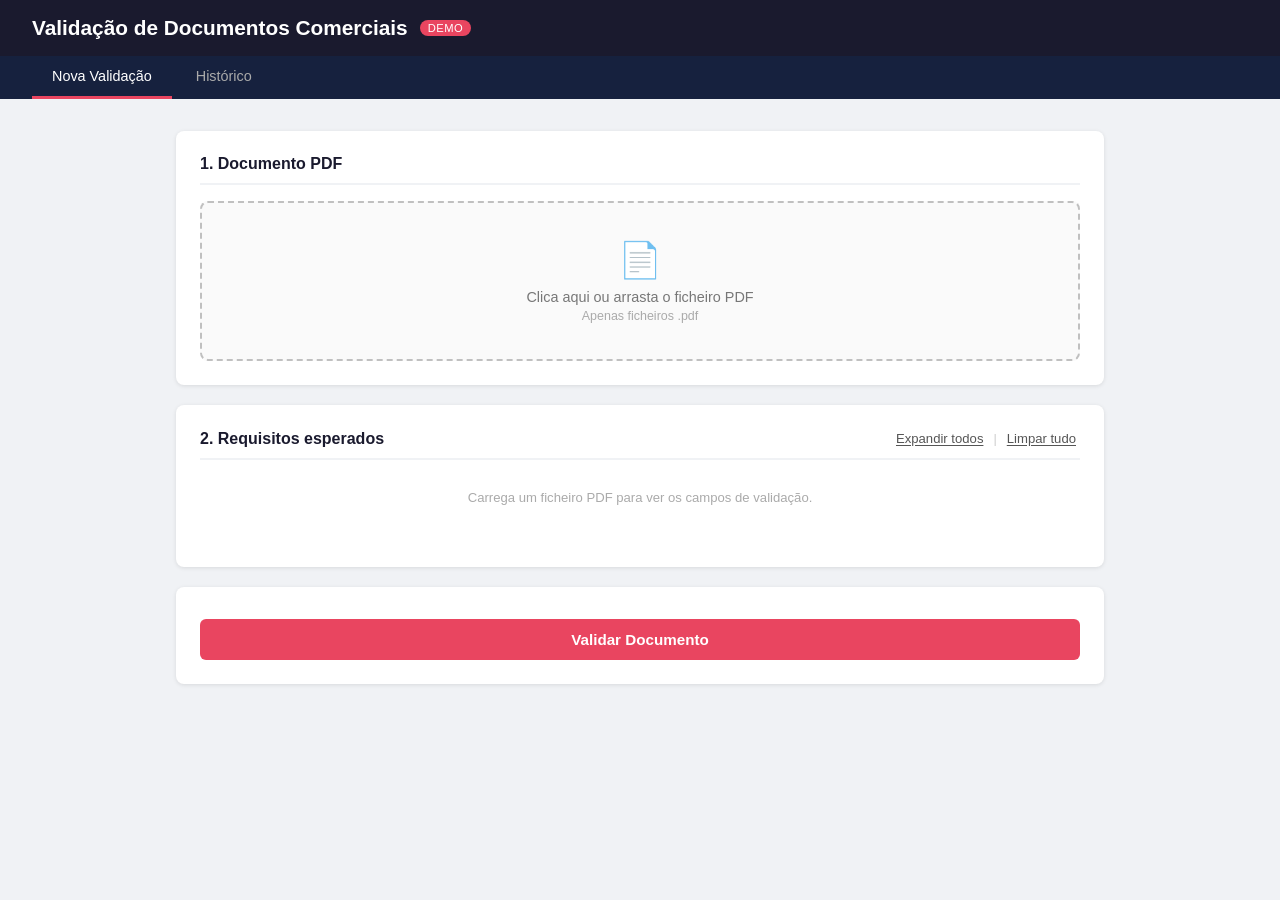
==== frontend/index.html @ 54c74941 "Initial commit: sistema de validação de documentos comerciais Backend FastAPI com extração de PDF (p" ====
<!DOCTYPE html>
<html lang="pt">
<head>
  <meta charset="UTF-8" />
  <meta name="viewport" content="width=device-width, initial-scale=1.0" />
  <title>Validação de Documentos Comerciais</title>
  <link rel="stylesheet" href="css/style.css" />
</head>
<body>

  <header>
    <h1>Validação de Documentos Comerciais</h1>
    <span class="badge">Demo</span>
  </header>

  <nav>
    <button class="active" data-tab="tab-validar">Nova Validação</button>
    <button data-tab="tab-historico">Histórico</button>
  </nav>

  <main>

    <!-- ── TAB: Nova Validação ── -->
    <div id="tab-validar" class="tab-content active">

      <form id="form-validacao">

        <!-- 1. Upload PDF -->
        <div class="card">
          <h2>1. Documento PDF</h2>
          <div id="upload-area" class="upload-area">
            <div class="upload-icon">&#128196;</div>
            <p>Clica aqui ou arrasta o ficheiro PDF</p>
            <p class="upload-hint">Apenas ficheiros .pdf</p>
            <span id="filename" class="filename" style="display:none"></span>
          </div>
          <input type="file" id="file-input" accept=".pdf" />
        </div>

        <!-- 2. Requisitos por tópico -->
        <div class="card">
          <div class="req-cabecalho">
            <h2>2. Requisitos esperados</h2>
            <div class="req-acoes">
              <button type="button" id="btn-expandir-todos" class="btn-link">Expandir todos</button>
              <span class="sep">|</span>
              <button type="button" id="btn-limpar-tudo" class="btn-link btn-link-danger">Limpar tudo</button>
            </div>
          </div>
          <!-- Gerado pelo JavaScript -->
          <div id="topicos-container"></div>
        </div>

        <!-- 3. Validar -->
        <div class="card">
          <div id="loading" class="loading">
            <div class="spinner"></div>
            <p>A analisar o documento... Por favor aguarda.</p>
          </div>
          <div id="erro-box" class="erro-box"></div>
          <button type="submit" id="btn-validar" class="btn-primary">
            Validar Documento
          </button>
        </div>

      </form>

      <!-- Resultado -->
      <div id="resultado-container" class="card">
        <h2>Resultado da Validação</h2>

        <p class="res-ficheiro-label">
          Ficheiro: <strong id="res-ficheiro"></strong>
        </p>

        <div class="resultado-header">
          <span id="status-badge" class="status-badge"></span>
          <div class="score-box">
            <span id="res-score" class="score-valor">0</span>
            <span class="score-label">% conformidade</span>
          </div>
        </div>

        <div class="stats-grid">
          <div class="stat-item">
            <span id="stat-total" class="stat-num">0</span>
            <label>Total</label>
          </div>
          <div class="stat-item stat-conf">
            <span id="stat-conformes" class="stat-num">0</span>
            <label>Conformes</label>
          </div>
          <div class="stat-item stat-parc">
            <span id="stat-parciais" class="stat-num">0</span>
            <label>Parciais</label>
          </div>
          <div class="stat-item stat-nao">
            <span id="stat-nao-conformes" class="stat-num">0</span>
            <label>Não Conformes</label>
          </div>
        </div>

        <div id="lista-detalhes"></div>
      </div>

    </div>

    <!-- ── TAB: Histórico ── -->
    <div id="tab-historico" class="tab-content">
      <div class="card">
        <h2>Histórico de Validações</h2>
        <table>
          <thead>
            <tr>
              <th>Data</th>
              <th>Ficheiro</th>
              <th>Estado</th>
              <th>Score</th>
              <th>Req.</th>
              <th></th>
            </tr>
          </thead>
          <tbody id="tabela-historico">
            <tr><td colspan="6" class="sem-dados">Carrega o histórico clicando no separador acima.</td></tr>
          </tbody>
        </table>
      </div>
    </div>

  </main>

  <!-- Modal detalhe -->
  <div id="modal-overlay" class="modal-overlay">
    <div class="modal">
      <button id="modal-close" class="modal-close">&times;</button>
      <h2>Detalhe da Validação</h2>
      <div id="modal-conteudo"></div>
    </div>
  </div>

  <script src="js/app.js"></script>
</body>
</html>
---- frontend/css/style.css ----
* { box-sizing: border-box; margin: 0; padding: 0; }

body {
  font-family: 'Segoe UI', Tahoma, Geneva, Verdana, sans-serif;
  background: #f0f2f5;
  color: #333;
}

header {
  background: #1a1a2e; color: #fff;
  padding: 16px 32px; display: flex; align-items: center; gap: 12px;
}
header h1 { font-size: 1.3rem; font-weight: 600; }
header span.badge {
  background: #e94560; color: #fff;
  font-size: 0.7rem; padding: 2px 8px;
  border-radius: 10px; text-transform: uppercase; letter-spacing: 0.5px;
}

nav { background: #16213e; padding: 0 32px; display: flex; gap: 4px; }
nav button {
  background: transparent; border: none; color: #aaa;
  padding: 12px 20px; cursor: pointer; font-size: 0.9rem;
  border-bottom: 3px solid transparent; transition: all 0.2s;
}
nav button.active, nav button:hover { color: #fff; border-bottom-color: #e94560; }

main { max-width: 960px; margin: 32px auto; padding: 0 16px; }

.tab-content { display: none; }
.tab-content.active { display: block; }

/* ── Cards ────────────────────────────────────────────────────────────────── */
.card {
  background: #fff; border-radius: 8px;
  box-shadow: 0 1px 4px rgba(0,0,0,0.1);
  padding: 24px; margin-bottom: 20px;
}
.card h2 {
  font-size: 1rem; font-weight: 600; margin-bottom: 16px;
  color: #1a1a2e; border-bottom: 2px solid #f0f2f5; padding-bottom: 10px;
}

/* ── Upload ───────────────────────────────────────────────────────────────── */
.upload-area {
  border: 2px dashed #c0c0c0; border-radius: 8px;
  padding: 36px; text-align: center; cursor: pointer;
  transition: all 0.2s; background: #fafafa;
}
.upload-area:hover, .upload-area.dragover { border-color: #e94560; background: #fff5f7; }
.upload-icon { font-size: 2.2rem; margin-bottom: 8px; }
.upload-area p { color: #777; font-size: 0.9rem; }
.upload-hint { font-size: 0.78rem !important; margin-top: 4px; color: #aaa !important; }
.upload-area .filename { margin-top: 10px; font-weight: 600; color: #1a1a2e; display: block; }
#file-input { display: none; }

/* ── Requisitos: cabeçalho ───────────────────────────────────────────────── */
.req-cabecalho {
  display: flex; align-items: center; justify-content: space-between;
  margin-bottom: 6px; border-bottom: 2px solid #f0f2f5; padding-bottom: 10px;
}
.req-cabecalho h2 { margin-bottom: 0; border-bottom: none; padding-bottom: 0; }
.req-acoes { display: flex; align-items: center; gap: 6px; }
.btn-link {
  background: none; border: none; cursor: pointer;
  font-size: 0.82rem; color: #555; padding: 2px 4px;
  text-decoration: underline; text-underline-offset: 2px;
}
.btn-link:hover { color: #1a1a2e; }
.btn-link-danger:hover { color: #dc3545; }
.sep { color: #ccc; font-size: 0.8rem; }
.req-instrucao {
  font-size: 0.82rem; color: #888; margin-bottom: 14px;
}

/* ── Tópicos: acordeão ───────────────────────────────────────────────────── */
.topico-section {
  border: 1px solid #e8e8e8; border-radius: 6px;
  margin-bottom: 8px; overflow: hidden;
}

.topico-header {
  display: flex; align-items: center; gap: 10px;
  padding: 11px 16px; cursor: pointer;
  background: #f8f9fa; transition: background 0.15s;
  user-select: none;
}
.topico-header:hover { background: #f0f2f5; }

.topico-titulo { flex: 1; font-size: 0.9rem; font-weight: 600; color: #1a1a2e; }
.topico-count  { font-size: 0.75rem; color: #888; }
.topico-count.tem-dados { color: #155724; font-weight: 600; }
.topico-chevron {
  color: #aaa; font-size: 0.7rem;
  transition: transform 0.2s;
}
.topico-section.open .topico-chevron { transform: rotate(180deg); }

.topico-body {
  display: none; padding: 12px 16px 14px;
  border-top: 1px solid #eee;
}
.topico-section.open .topico-body { display: block; }

/* ── Campos individuais ──────────────────────────────────────────────────── */
.campo-row {
  display: grid;
  grid-template-columns: 1fr 1fr;
  align-items: start;
  gap: 10px;
  padding: 7px 0;
  border-bottom: 1px solid #f5f5f5;
}
.campo-row:last-child { border-bottom: none; }

.campo-row label {
  font-size: 0.85rem; color: #444; font-weight: 500;
  padding-top: 8px;
}

.campo-input-group { display: flex; flex-direction: column; gap: 3px; }

.campo-row input {
  border: 1px solid #ddd; border-radius: 5px;
  padding: 7px 10px; font-size: 0.85rem;
  font-family: inherit; outline: none;
  transition: border-color 0.2s; width: 100%;
}
.campo-row input:focus { border-color: #e94560; }
.campo-row input::placeholder { color: #bbb; }
.campo-row input:not(:placeholder-shown) {
  border-color: #a3d9a5; background: #f6fff6;
}

.campo-pdf-ref {
  font-size: 0.72rem; color: #999;
  padding-left: 2px;
}
.campo-pdf-ref strong { color: #666; font-weight: 600; }

/* ── Botão principal ─────────────────────────────────────────────────────── */
.btn-primary {
  background: #e94560; color: #fff; border: none;
  padding: 12px 32px; border-radius: 6px;
  font-size: 0.95rem; font-weight: 600; cursor: pointer;
  transition: background 0.2s; width: 100%; margin-top: 8px;
}
.btn-primary:hover { background: #c73652; }
.btn-primary:disabled { background: #ccc; cursor: not-allowed; }

/* ── Loading / erro ─────────────────────────────────────────────────────── */
.loading { display: none; text-align: center; padding: 24px; color: #777; }
.spinner {
  width: 36px; height: 36px; border: 4px solid #f0f2f5;
  border-top-color: #e94560; border-radius: 50%;
  animation: spin 0.8s linear infinite; margin: 0 auto 12px;
}
@keyframes spin { to { transform: rotate(360deg); } }

.erro-box {
  background: #f8d7da; color: #721c24; border-radius: 6px;
  padding: 14px 16px; font-size: 0.9rem; margin-top: 12px; display: none;
}

/* ── Resultado ───────────────────────────────────────────────────────────── */
#resultado-container { display: none; }

.res-ficheiro-label { font-size: 0.82rem; color: #999; margin-bottom: 14px; }

.resultado-header {
  display: flex; align-items: center; gap: 16px;
  margin-bottom: 20px; flex-wrap: wrap;
}

.status-badge {
  display: inline-block; padding: 7px 18px;
  border-radius: 20px; font-weight: 700; font-size: 0.9rem;
}
.status-CONFORME     { background: #d4edda; color: #155724; }
.status-PARCIALMENTE { background: #fff3cd; color: #856404; }
.status-NAO_CONFORME { background: #f8d7da; color: #721c24; }

.score-box { display: flex; align-items: baseline; gap: 4px; }
.score-valor { font-size: 2rem; font-weight: 700; color: #1a1a2e; }
.score-label { font-size: 0.8rem; color: #888; }

.stats-grid {
  display: grid; grid-template-columns: repeat(4, 1fr);
  gap: 12px; margin-bottom: 24px;
}
.stat-item {
  background: #f8f9fa; border-radius: 8px;
  padding: 14px; text-align: center;
}
.stat-item label { display: block; font-size: 0.75rem; color: #888; margin-top: 4px; }
.stat-num { font-size: 1.6rem; font-weight: 700; color: #1a1a2e; }
.stat-conf .stat-num { color: #155724; }
.stat-parc .stat-num { color: #856404; }
.stat-nao  .stat-num { color: #721c24; }

/* ── Resultado: grupos por tópico ───────────────────────────────────────── */
.resultado-grupo { margin-bottom: 20px; }

.resultado-grupo-titulo {
  font-size: 0.8rem; font-weight: 700; text-transform: uppercase;
  letter-spacing: 0.5px; color: #555;
  padding: 6px 0; margin-bottom: 8px;
  border-bottom: 1px solid #eee;
}

/* ── Requisitos individuais ─────────────────────────────────────────────── */
.req-item {
  border: 1px solid #eee; border-radius: 6px;
  margin-bottom: 6px; overflow: hidden;
}
.req-header {
  display: flex; align-items: center; gap: 8px;
  padding: 9px 12px; cursor: pointer;
  background: #fafafa; transition: background 0.15s; user-select: none;
}
.req-header:hover { background: #f0f2f5; }

.req-icon  { font-size: 0.95rem; flex-shrink: 0; }
.req-label { flex: 1; font-size: 0.88rem; font-weight: 500; }
.req-valor-esp {
  font-size: 0.8rem; color: #777;
  background: #f0f2f5; padding: 1px 7px;
  border-radius: 10px; flex-shrink: 0;
  max-width: 180px; overflow: hidden;
  white-space: nowrap; text-overflow: ellipsis;
}
.req-score-pill {
  font-size: 0.75rem; font-weight: 700;
  padding: 2px 8px; border-radius: 10px; flex-shrink: 0;
}
.req-chevron { color: #aaa; font-size: 0.7rem; flex-shrink: 0; transition: transform 0.2s; }
.req-item.open .req-chevron { transform: rotate(180deg); }

.req-item.status-CONFORME     .req-header { border-left: 4px solid #28a745; }
.req-item.status-PARCIAL      .req-header { border-left: 4px solid #ffc107; }
.req-item.status-NAO_CONFORME .req-header { border-left: 4px solid #dc3545; }

.req-item.status-CONFORME     .req-score-pill { background: #d4edda; color: #155724; }
.req-item.status-PARCIAL      .req-score-pill { background: #fff3cd; color: #856404; }
.req-item.status-NAO_CONFORME .req-score-pill { background: #f8d7da; color: #721c24; }

.req-body {
  display: none; padding: 10px 14px 12px; border-top: 1px solid #eee;
  background: #fff; font-size: 0.85rem;
}
.req-item.open .req-body { display: block; }

.req-body ul { list-style: none; padding: 0; }
.req-body li { padding: 3px 0 3px 18px; position: relative; color: #444; line-height: 1.4; }
.req-body .ok  li::before { content: "✓"; position: absolute; left: 0; color: #28a745; font-weight: 700; }
.req-body .nok li::before { content: "✗"; position: absolute; left: 0; color: #dc3545; font-weight: 700; }
.req-body .info li::before { content: "◦"; position: absolute; left: 0; color: #888; }

.secao-titulo {
  font-size: 0.75rem; font-weight: 700; text-transform: uppercase;
  letter-spacing: 0.4px; color: #888; margin: 8px 0 4px;
}
.secao-titulo:first-child { margin-top: 0; }

/* ── Tabela histórico ────────────────────────────────────────────────────── */
table { width: 100%; border-collapse: collapse; font-size: 0.9rem; }
table th {
  background: #f0f2f5; padding: 10px 14px; text-align: left;
  font-weight: 600; color: #555; font-size: 0.8rem; text-transform: uppercase;
}
table td { padding: 10px 14px; border-bottom: 1px solid #f0f2f5; }
table tr:last-child td { border-bottom: none; }
table tr:hover td { background: #fafafa; }

.pill { display: inline-block; padding: 3px 10px; border-radius: 12px; font-size: 0.78rem; font-weight: 600; }
.pill-CONFORME     { background: #d4edda; color: #155724; }
.pill-PARCIALMENTE { background: #fff3cd; color: #856404; }
.pill-NAO_CONFORME { background: #f8d7da; color: #721c24; }

.btn-detalhe {
  background: none; border: 1px solid #ddd; padding: 4px 10px;
  border-radius: 4px; cursor: pointer; font-size: 0.8rem; color: #555; transition: all 0.2s;
}
.btn-detalhe:hover { border-color: #e94560; color: #e94560; }
.sem-dados { text-align: center; color: #aaa; padding: 32px; font-size: 0.9rem; }

/* ── Modal ───────────────────────────────────────────────────────────────── */
.modal-overlay {
  display: none; position: fixed; inset: 0;
  background: rgba(0,0,0,0.5); z-index: 1000;
  align-items: center; justify-content: center;
}
.modal-overlay.open { display: flex; }
.modal {
  background: #fff; border-radius: 8px; padding: 28px;
  width: 90%; max-width: 700px; max-height: 82vh;
  overflow-y: auto; position: relative;
}
.modal-close {
  position: absolute; top: 14px; right: 18px;
  background: none; border: none; font-size: 1.4rem;
  cursor: pointer; color: #999;
}
.modal h2 { font-size: 1rem; margin-bottom: 16px; padding-right: 24px; }

/* ── Responsivo ──────────────────────────────────────────────────────────── */
@media (max-width: 600px) {
  main { margin: 16px auto; }
  .campo-row { grid-template-columns: 1fr; }
  .campo-row label { padding-top: 0; }
  .stats-grid { grid-template-columns: repeat(2, 1fr); }
  header { padding: 14px 16px; }
  nav { padding: 0 16px; }
  .card { padding: 16px; }
}
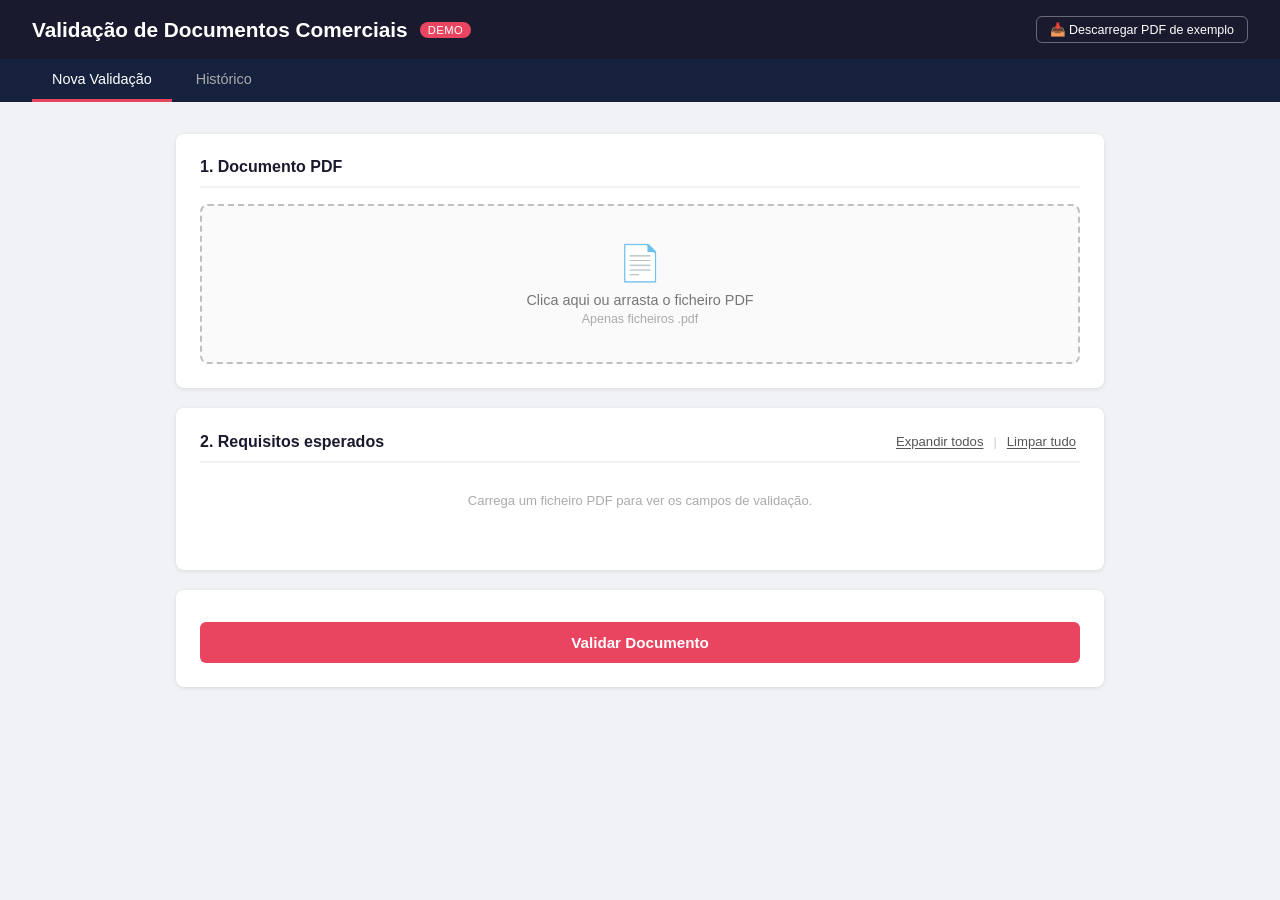
==== commit 6ab39d21: "Add static example PDF download button Generate documento_exemplo.pdf as a static asset (frontend/as" ====
--- a/frontend/index.html
+++ b/frontend/index.html
@@ -11,6 +11,9 @@
   <header>
     <h1>Validação de Documentos Comerciais</h1>
     <span class="badge">Demo</span>
+    <a href="assets/documento_exemplo.pdf" class="btn-exemplo" download>
+      &#128229; Descarregar PDF de exemplo
+    </a>
   </header>
 
   <nav>
--- a/frontend/css/style.css
+++ b/frontend/css/style.css
@@ -15,6 +15,22 @@
   background: #e94560; color: #fff;
   font-size: 0.7rem; padding: 2px 8px;
   border-radius: 10px; text-transform: uppercase; letter-spacing: 0.5px;
+}
+.btn-exemplo {
+  margin-left: auto;
+  background: transparent;
+  border: 1px solid rgba(255,255,255,0.35);
+  color: #fff;
+  font-size: 0.78rem;
+  padding: 5px 13px;
+  border-radius: 6px;
+  text-decoration: none;
+  white-space: nowrap;
+  transition: background 0.15s, border-color 0.15s;
+}
+.btn-exemplo:hover {
+  background: rgba(255,255,255,0.12);
+  border-color: rgba(255,255,255,0.6);
 }
 
 nav { background: #16213e; padding: 0 32px; display: flex; gap: 4px; }
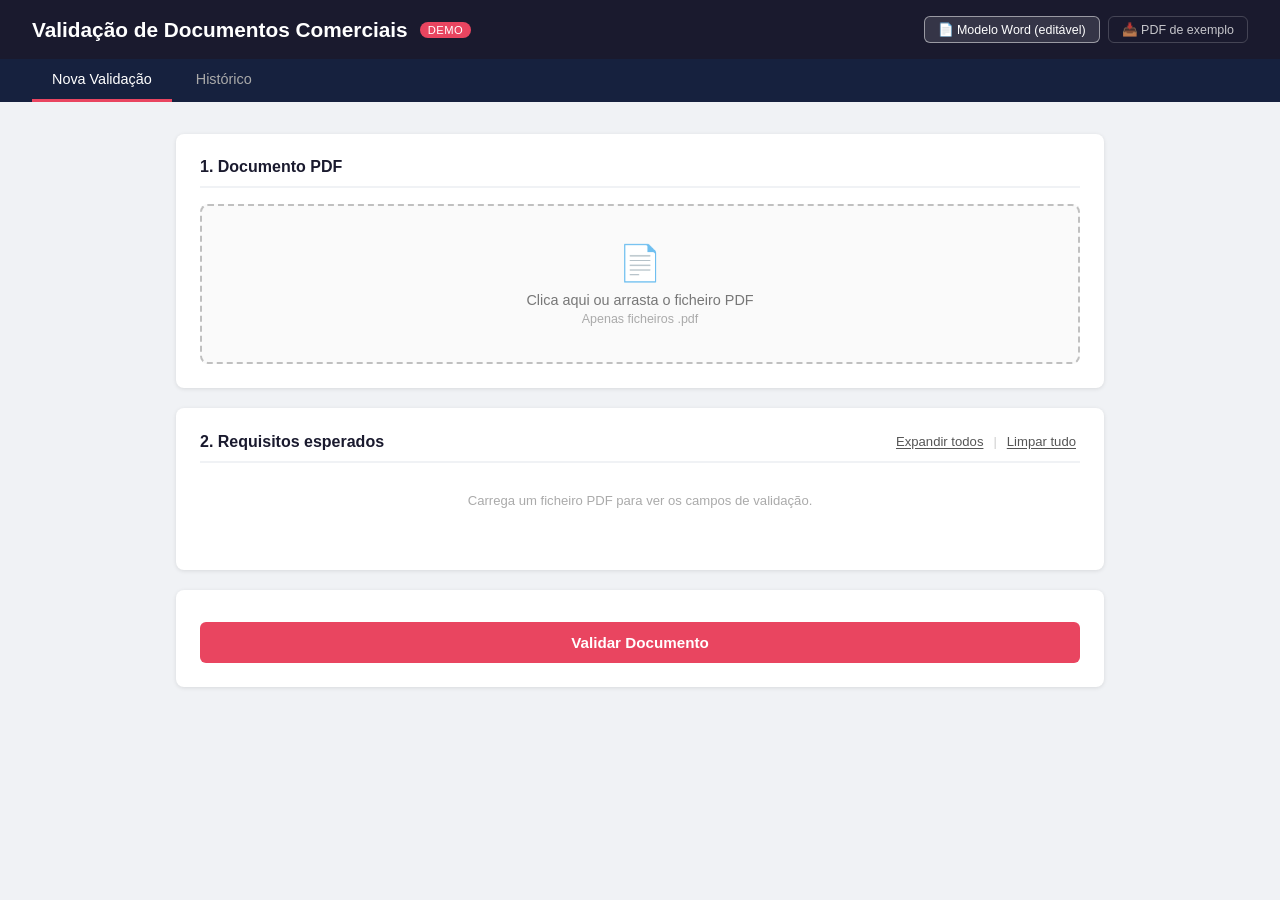
==== commit 4833b977: "Add editable Word template for download Adds documento_exemplo.docx (generated by gerar_exemplo_word" ====
--- a/frontend/index.html
+++ b/frontend/index.html
@@ -11,9 +11,14 @@
   <header>
     <h1>Validação de Documentos Comerciais</h1>
     <span class="badge">Demo</span>
-    <a href="assets/documento_exemplo.pdf" class="btn-exemplo" download>
-      &#128229; Descarregar PDF de exemplo
-    </a>
+    <div class="header-downloads">
+      <a href="assets/documento_exemplo.docx" class="btn-exemplo" download>
+        &#128196; Modelo Word (editável)
+      </a>
+      <a href="assets/documento_exemplo.pdf" class="btn-exemplo btn-exemplo-sec" download>
+        &#128229; PDF de exemplo
+      </a>
+    </div>
   </header>
 
   <nav>
--- a/frontend/css/style.css
+++ b/frontend/css/style.css
@@ -16,10 +16,15 @@
   font-size: 0.7rem; padding: 2px 8px;
   border-radius: 10px; text-transform: uppercase; letter-spacing: 0.5px;
 }
+.header-downloads {
+  margin-left: auto;
+  display: flex;
+  gap: 8px;
+  align-items: center;
+}
 .btn-exemplo {
-  margin-left: auto;
-  background: transparent;
-  border: 1px solid rgba(255,255,255,0.35);
+  background: rgba(255,255,255,0.12);
+  border: 1px solid rgba(255,255,255,0.5);
   color: #fff;
   font-size: 0.78rem;
   padding: 5px 13px;
@@ -29,8 +34,16 @@
   transition: background 0.15s, border-color 0.15s;
 }
 .btn-exemplo:hover {
-  background: rgba(255,255,255,0.12);
-  border-color: rgba(255,255,255,0.6);
+  background: rgba(255,255,255,0.22);
+  border-color: rgba(255,255,255,0.8);
+}
+.btn-exemplo-sec {
+  background: transparent;
+  border-color: rgba(255,255,255,0.25);
+  opacity: 0.75;
+}
+.btn-exemplo-sec:hover {
+  opacity: 1;
 }
 
 nav { background: #16213e; padding: 0 32px; display: flex; gap: 4px; }
